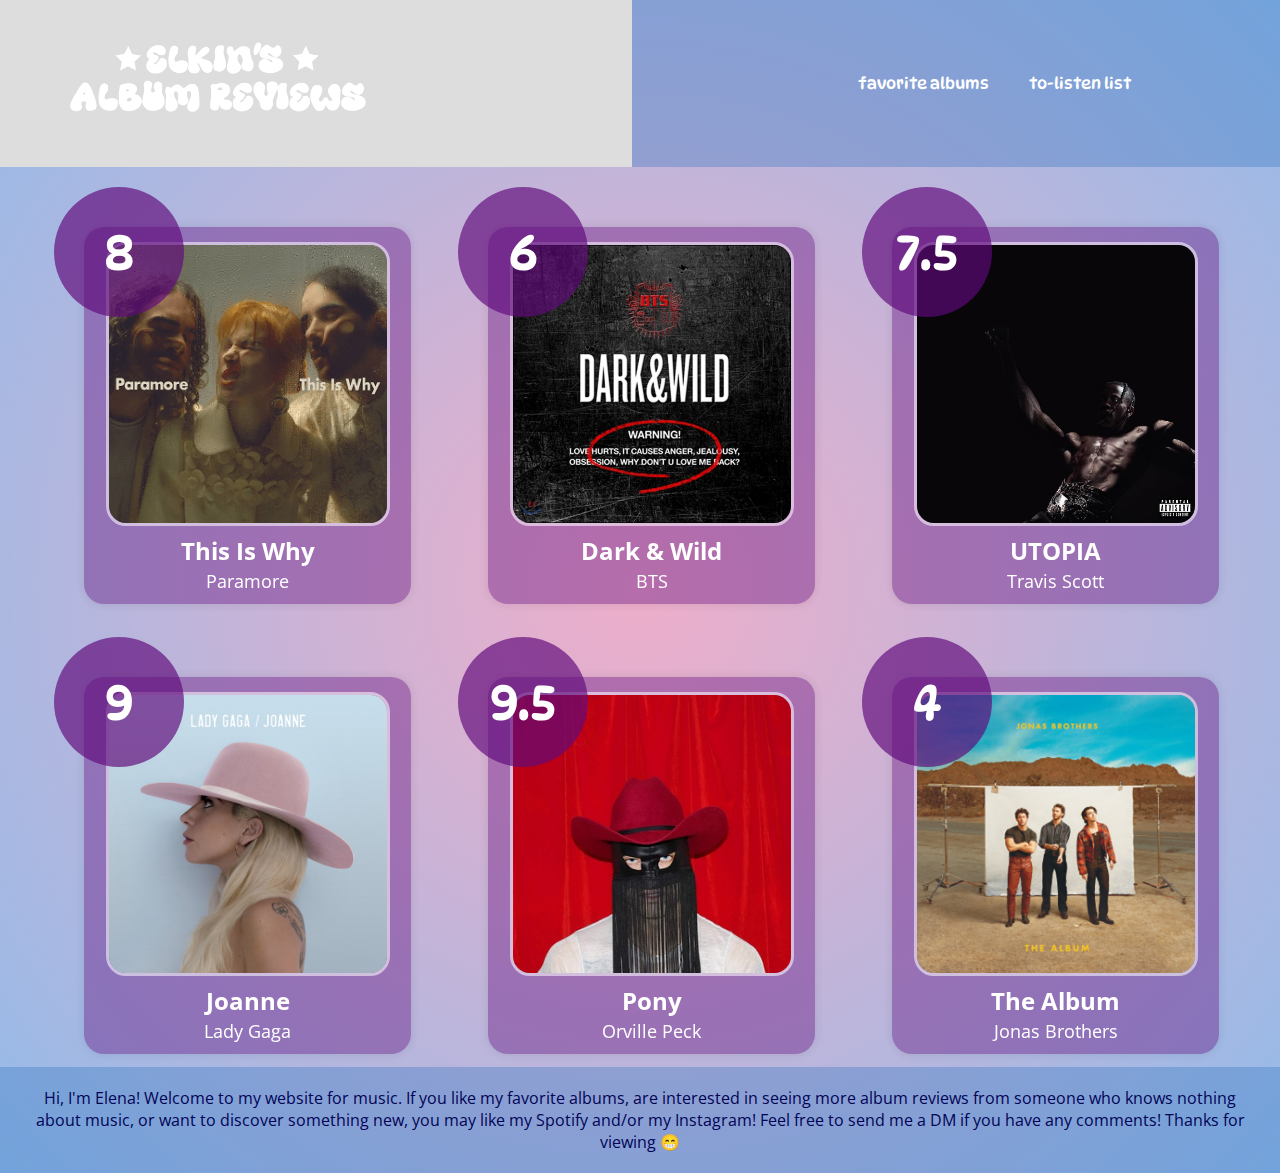
==== index.html @ 4841e0c8 "Add files via upload" ====
<!DOCTYPE html>
<html lang="en">
<head>
    <meta charset="UTF-8">
    <meta http-equiv="X-UA-Compatible" content="IE=edge">
    <meta name="viewport" content="width=device-width, initial-scale=1.0">
    <link rel="stylesheet" href="https://fonts.googleapis.com/css?family=Open Sans">
    <link rel="stylesheet" href="https://fonts.googleapis.com/css?family=DynaPuff">
    <link rel="resetsheet" href = "css/reset.css">
    <link rel="stylesheet" href="css/style.css">
    <title>Album Reviews</title>
</head>

<body>
    <div class = "navbar">
        <a href = "index.html"> <img class = "icon" src = "images/ElkinsAlbumsLogo.png" alt = "Home: Elkin's Album Reviews"></a>
        <a  href="#main-content" class = "main-content-link" tabindex = 1>skip to main content</a>
        <a href="favAlbums.html" id = "favAlbums">favorite albums</a>
        <a href="listenList.html">to-listen list</a>
    </div>
    <div class = "albums-container" id = "main-content">
        <div class = "album-card" onclick="flipCard(this)">
            <div class = "card-face front-face">
                <img class="album-cover" src="images/ParamoreThisIsWhy.png" alt="Album cover of This is Why by Paramore">
                <div class = "album-info">
                    <h2>This Is Why</h2>
                    <p>Paramore</p>
                </div>
                <div class = "rating-overlay">
                    8
                </div>
            </div>
            <div class = "card-face back-face">
                <div class = "opinion">
                    <h2>THOUGHTS</h2>
                    <p>Pop punk done right! The first half of this album is very repetitive, but Haley Williams makes up for it with her phenomenal voice and range. The second half is infinitely better. All of the emotions in this is what makes this album so good. </p>
                    <p>BEST SONG: Thick Skull</p>
                    <p>WORST SONG: Running Out of Time </p>
                </div>
                <div>
                    <img src="images/ThisIsWhyCD.png" alt = "" class="rounded">
                </div>
            </div>
        </div>
        <div class = "album-card" onclick="flipCard(this)">
            <div class = "card-face front-face">
                <img class="album-cover" src="images/BTSDarkandWild.jpg" alt="Album cover of Dark & Wild by BTS">
                <div class = "album-info">
                    <h2>Dark & Wild</h2>
                    <p>BTS</p>
                </div>
                <div class = "rating-overlay">
                    6 
                </div>
            </div>
            <div class = "card-face back-face">
                <div class = "opinion">
                    <h2>THOUGHTS</h2>
                    <p>I know that BTS was so tired after recording this album. It's the same sound over and over- it's not bad just extremely repetitive. Listening to 1 or 2 songs from the album tells you all you need to know. </p>
                    <p>Best Song: What Am I To You</p>
                    <p>WORST SONG: Hip Hop Phile</p>
                </div>
                <div>
                    <img src="images/DarkAndWildCD.png" alt = "" class="rounded">
                </div>
            </div>
        </div>
        <div class = "album-card" onclick="flipCard(this)">
            <div class = "card-face front-face">
                <img class="album-cover" src="images/TravisScottUtopia.jpg" alt="Album cover of UTOPIA by Travis Scott">
                <div class = "album-info">
                    <h2>UTOPIA</h2>
                    <p>Travis Scott</p>
                </div>
                <div class = "rating-overlay">
                    7.5
                </div>
            </div>
            <div class = "card-face back-face">
                <div class = "opinion">
                    <h2>THOUGHTS</h2>
                    <p> I'm usually a fan of genre experimentation and this album was no exception. Very reminiscent of 808's & Heartbreak. The features are hit or miss: SZA, 21 Savage and James Gunn were great, but rob49 and Playboi Carti missed the mark. I wouldn't recommend the whole album, but some songs are def worth a listen.  </p>
                    <p>Best Song: MODERN JAM</p>
                    <p>WORST SONG: MY EYES</p>
                </div>
                <div>
                    <img src="images/UtopiaCD.png" alt = "" class="rounded">
                </div>
            </div>
        </div>
        <div class = "album-card" onclick="flipCard(this)">
            <div class = "card-face front-face">
                <img class="album-cover" src="images/LadyGagaJoanne.jpg" alt="Album cover of Joanne by Lady Gaga">
                <div class = "album-info">
                    <h2>Joanne</h2>
                    <p>Lady Gaga</p>
                </div>
                <div class = "rating-overlay">
                    9
                </div>
            </div>
            <div class = "card-face back-face">
                <div class = "opinion">
                    <h2>THOUGHTS</h2>
                    <p>Lady Gaga, I'm so sorry for judging you too hard when I was 10 years old and you wore a meat dress. Oh my God, she can make music. I understand why she's a queen of pop now. </p>
                    <p>BEST SONG: Angel Down</p>
                    <p>WORST SONG: Come to Mama</p>
                </div>
                <div>
                    <img src="images/JoanneCD.png" alt = "" class="rounded">
                </div>
            </div>
        </div>
        <div class = "album-card" onclick="flipCard(this)">
            <div class = "card-face front-face">
                <img class="album-cover" src="images/OrvillePeckPony.jpg" alt="Album cover of Pony by Orville Peck">
                <div class = "album-info">
                    <h2>Pony</h2>
                    <p>Orville Peck</p>
                </div>
                <div class = "rating-overlay">
                    9.5
                </div>
            </div>
            <div class = "card-face back-face">
                <div class = "opinion">
                    <h2>THOUGHTS</h2>
                    <p>After listening to this, never again will I say I listen to everything but country. It's nearly a perfect, skipless album. Orville Peck has done the impossible. It's not everyone's cup of tea, but everyone should give it a try nonetheless. </p>
                    <p>Best Song: Winds Change</p>
                    <p>WORST SONG: Take You Back</p>
                </div>
                <div>
                    <img src="images/PonyCD.png" alt = "" class="rounded">
                </div>
            </div>
        </div>
        <div class = "album-card" onclick="flipCard(this)">
            <div class = "card-face front-face">
                <img class="album-cover" src="images/JonasBrosTheAlbum.png" alt="Album cover of The Album by Jonas Brothers">
                <div class = "album-info">
                    <h2>The Album</h2>
                    <p>Jonas Brothers</p>
                </div>
                <div class = "rating-overlay">
                    4
                </div>
            </div>
            <div class = "card-face back-face">
                <div class = "opinion">
                    <h2>THOUGHTS</h2>
                    <p>A summery album with generic lyrics about love and a department-store-esque sound. Nick and Joe's voices gave this album a few points, but the autotune gives it an ill-fitting electronic sound that's painful to hear. Catchy but painfully average. </p>
                    <p>Best Song: Wings</p>
                    <p>WORST SONG: Waffle House</p>
                </div>
                <div>
                    <img src="images/TheAlbumCD.png" alt = "" class="rounded">
                </div>
            </div>
        </div>
    </div>
    <p class = "summary">Hi, I'm Elena! Welcome to my website for music. If you like my favorite albums, are interested in seeing more album reviews from someone who knows nothing about music, or want to discover something new, you may like my Spotify and/or my Instagram! Feel free to send me a DM if you have any comments! Thanks for viewing &#x1F601 </p>
    <script>
        function flipCard(card) {
          card.classList.toggle('flipped');
        }
    </script>
</body>

</html>
---- css/style.css ----
body {
  font-family: 'Open Sans', sans-serif;
  margin: 0;
  padding: 0;
  background: rgb(238,174,202);
  background: radial-gradient(circle, rgba(238,174,202,1) 0%, rgba(148,187,233,1) 100%);
}

/* FOR INDEX.HTML */

/* Navigation bar */
.navbar {
  display: flex;
  width: 80%;
  margin: 0 auto;
  border-radius: 20px;
  flex-direction: column;
  align-items: center; /* Center items horizontally */
  text-align: center; /* Center text within the container */
  background-color: #2d71bf53;
  margin-bottom: 20px;
}
.icon {
  max-width: 90%;
  height: auto;
  margin-bottom: -50px;

}
    
.navbar a {
  color: white;
  text-decoration: none;
  padding: 10px 20px;
  font-family: "Dynapuff";
  text-align: right;
  margin-bottom: 15px;
}

.navbar .main-content-link {
  display: none;
}

/* Review flip cards */

.albums-container {
  display: grid;
  grid-template-columns: repeat(1, 1fr);
  justify-content: center;
  gap: 20px;
}

.album-card {
  position: relative;
  height: 450px;
  transform-style: preserve-3d;
  transition: transform 0.5s;
  padding: 10px;
  cursor: pointer;
  margin: 30px;
}


.flipped {
  transform: rotateY(180deg);
}

.card-face {
  position: absolute;
  width: 100%;
  backface-visibility: hidden;
  display: flex;
  flex-direction: column;
  justify-content: space-between;
  border-radius: 20px;
  box-shadow: 0 0 10px rgba(0, 0, 0, 0.1);
}

.front-face {
  background-color: #610b7b65;
  transform: rotateY(0deg);
}

.back-face {
  background-color: #2d71bf53;
  transform: rotateY(180deg);
  
}

.album-cover {
  width: 85%;
  height: 75%;
  border-radius: 20px;
  margin-top: 15px;
  object-fit: cover;
  align-self: center;
  border: 3px solid rgba(255, 255, 255, 0.55);

}

.album-info {
  padding: 0px;
  text-align: center;
  font-family: 'Open Sans';
  color: white;
  line-height: 10px;
}

.album-info h2 {
  font-size: 24px;
}

.album-info p {
  font-size: 18px;
}

.rating-overlay {
  position: fixed;
  top: -40px;
  left: -30px;
  background-color: #610b7bac;
  color: #ffffff;
  padding: 20px;
  width: 90px;
  line-height: 90px;
  border-radius: 50%;
  text-align: center;
  font-size: 50px;
  font-family: 'Dynapuff';
}

/* Back of album flipcard */
.opinion {
  padding: 10px;
  font-size: 14.5px;
  color: rgb(225, 224, 224);
  font-family: 'Open Sans';
  margin-top: 20px; 
  margin-left: 10px;
}


.opinion h2 {
  font-family: 'Dynapuff';
  font-weight: bolder;
  color: white;
  text-align: left;
  margin-left: 10px;
  padding-bottom: 15px;
}


img.rounded {
  object-fit: cover;
  position: fixed;
  top: -45px;
  right: -30px;
  width: 150px;
  line-height: 150px;
  text-align: center;
  font-size: 20px;
}

/* FOR FAVALBUMS.HTML AND LISTENLIST.HTML */
.button-container {
  display: flex;
  flex-direction: column;
  justify-content: center;
  margin: 0 auto;
}
.filter-btn {
  background-color: #2d71bf53;
  color: white;
  border-radius: 50px;
  margin: 0 auto;
  margin-bottom: 10px;
  padding: 10px;
  width: 50%;
  font-family: 'Dynapuff';

}
.active {
  color: black;
}
.album-section {
  display: grid;
  grid-template-columns: repeat(1, 1fr);
  gap: 15px;
}

.album-section img {
  max-width: 220px;
  height: auto;
  border-radius: 200px;
  border: 10px solid rgba(255, 255, 255, 0.456);
  box-shadow: 0px 0px 10px 5px rgba(255, 255, 255, 0.388);
}
.album p, .album h2 {
  text-align: center;
  margin-top: -5px;
  color: rgb(9, 9, 77);
  font-family: 'Open Sans';
}
.album p {
  margin-top: -10px;
}
.album {
  margin: 0 auto;
  display: none;
  text-align: center;
}
.summary {
  margin: 0 auto;
  color: rgb(2, 4, 86);
  font-family: 'Open Sans';
  text-align: center;
  padding: 20px;
  background-color: #2d71bf53;
}
.summary-text {
  width: 60%;
  margin: 0 auto;
}
.fa {
  margin: 15px;
  font-size: 40px;
  text-align: center;
  text-decoration: none;
  color: rgb(255, 255, 255);
}

/* FOR LISTENLIST.HTML */
.welcome {
  width: 60%;
  margin: 0 auto;
  padding: 30px;
  color: rgb(2, 4, 86);
  font-family: 'Open Sans';
  text-align: center;
}

@media only screen and (min-width: 768px) {
  /* For home page */
  .albums-container {
    grid-template-columns: repeat(2, 1fr);
    gap: -100px;
  }
  /* For favorite albums page */
  .album-section {
    grid-template-columns: repeat(3, 1fr);
  }
  .button-container {
    flex-direction: row;
    width: 70%;
    margin: 0 auto;
    margin-bottom: 40px;
  }
  .filter-btn {
    margin: 5px;
  }

}
  @media only screen and (min-width: 992px) {
    /* Navigation bar */
    .navbar {
      flex-direction: row;
      width: 100%;
      border-radius: 0px;

    }
    .navbar .icon {
      display: flex;
      width: 50%;
      margin: 0 auto;
      margin-top: 30px;
      margin-left: 50px;
    }
    .navbar a {
      margin-bottom: 0px;
    }
    .navbar .main-content-link {
      display:block;

      margin-top: -999px;
    }
    .navbar .main-content-link:focus {
      margin-top: 0px;
    }
    .navbar a:hover {
      background-color: #ddd;
      color: black;
    }
    /* For home page */
    .albums-container {
      grid-template-columns: repeat(3, 30%);
    }
    .album-card {
      width: 80%;
      height: 350px;
    }
    .album-cover:hover {
      box-shadow: 0 0 15px #f7f7f79d;
      transform-style:flat;
      transition: .3s;
    }
    .rating-overlay:hover {
      transform: scale(1.3);
      transition: .5s;
    }
    img.rounded:hover {
      transform: scale(1.3);
      transition: .5s;
    }
  /* For favorite albums page */
  .album-section {
    grid-template-columns: repeat(4, 1fr);
  }
  .album img:hover {
    transform: scale(1.2);
    transition: .3s;
  }

  }
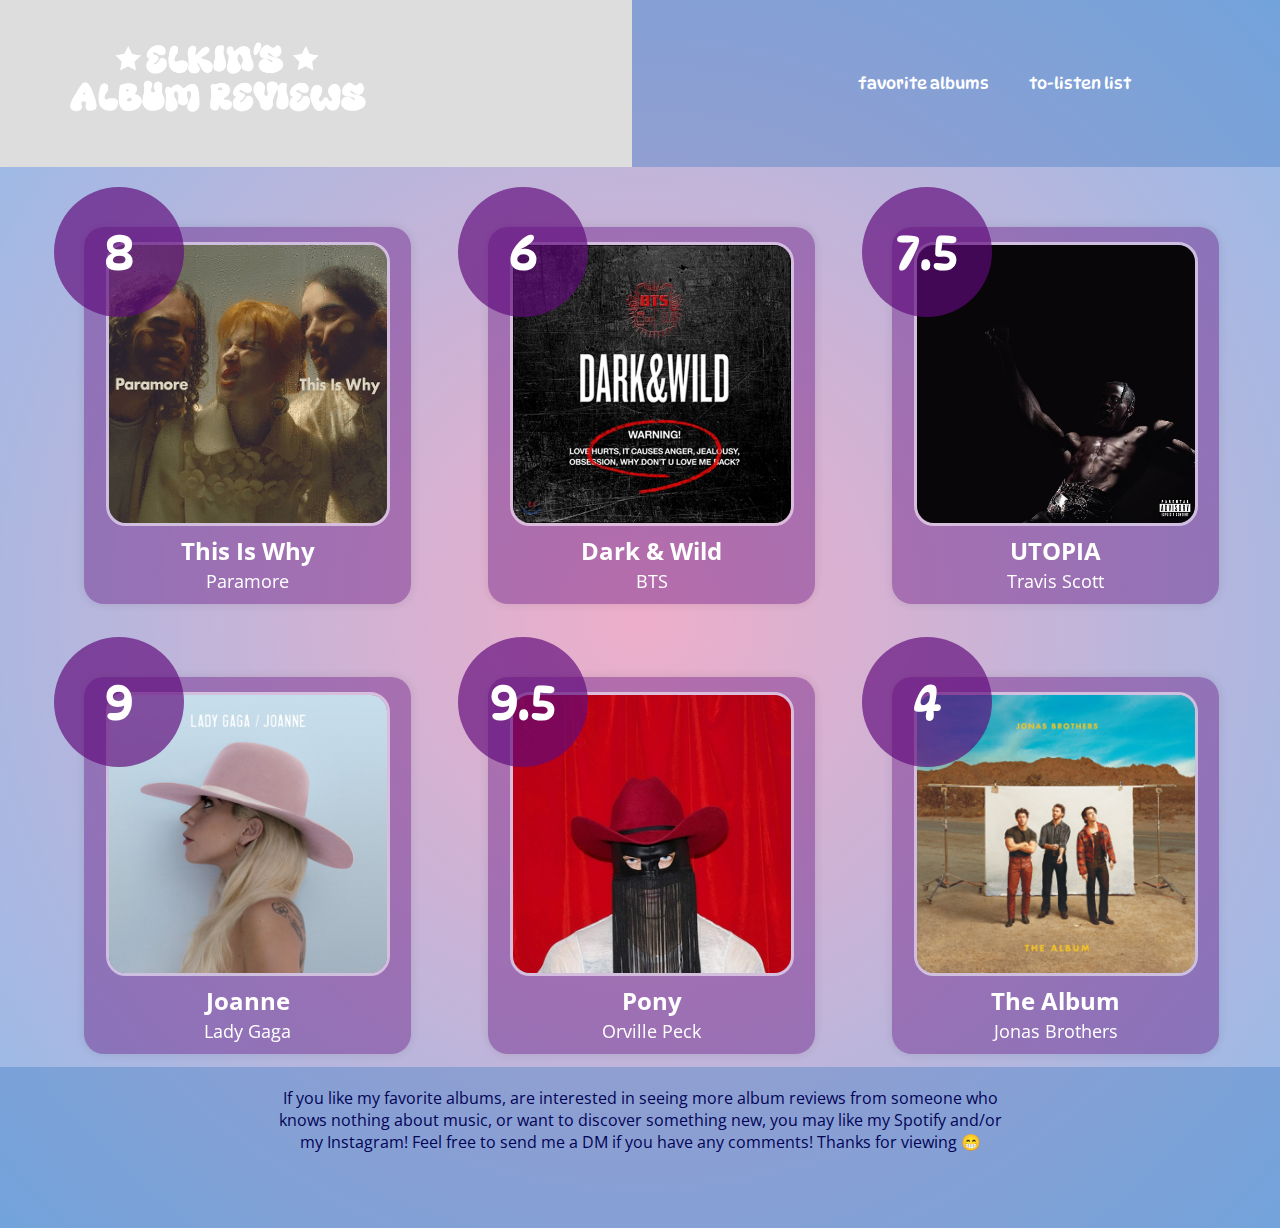
==== commit 40244749: "Update index.html" ====
--- a/index.html
+++ b/index.html
@@ -158,7 +158,13 @@
             </div>
         </div>
     </div>
-    <p class = "summary">Hi, I'm Elena! Welcome to my website for music. If you like my favorite albums, are interested in seeing more album reviews from someone who knows nothing about music, or want to discover something new, you may like my Spotify and/or my Instagram! Feel free to send me a DM if you have any comments! Thanks for viewing &#x1F601 </p>
+    <div class = "summary">
+        <p class = "summary-text">If you like my favorite albums, are interested in seeing more album reviews from someone who knows nothing about music, or want to discover something new, you may like my Spotify and/or my Instagram! Feel free to send me a DM if you have any comments! Thanks for viewing &#x1F601 </p>
+        <div class = "socials">
+          <a href="https://www.instagram.com/elenasalbumreviews/?utm_source=ig_web_button_share_sheet&igshid=OGQ5ZDc2ODk2ZA==" aria-label = 'Instagram: @elenasalbumreviews ' class="fa fa-instagram" target = "_blank"></a>
+          <a href="https://open.spotify.com/user/candyfan098?si=42bc01c1be6c4606" aria-label = 'Spotify: @candyfan098' class="fa fa-spotify" target = "_blank"></a>
+        </div>
+    </div>
     <script>
         function flipCard(card) {
           card.classList.toggle('flipped');
@@ -166,4 +172,4 @@
     </script>
 </body>
 
-</html>+</html>
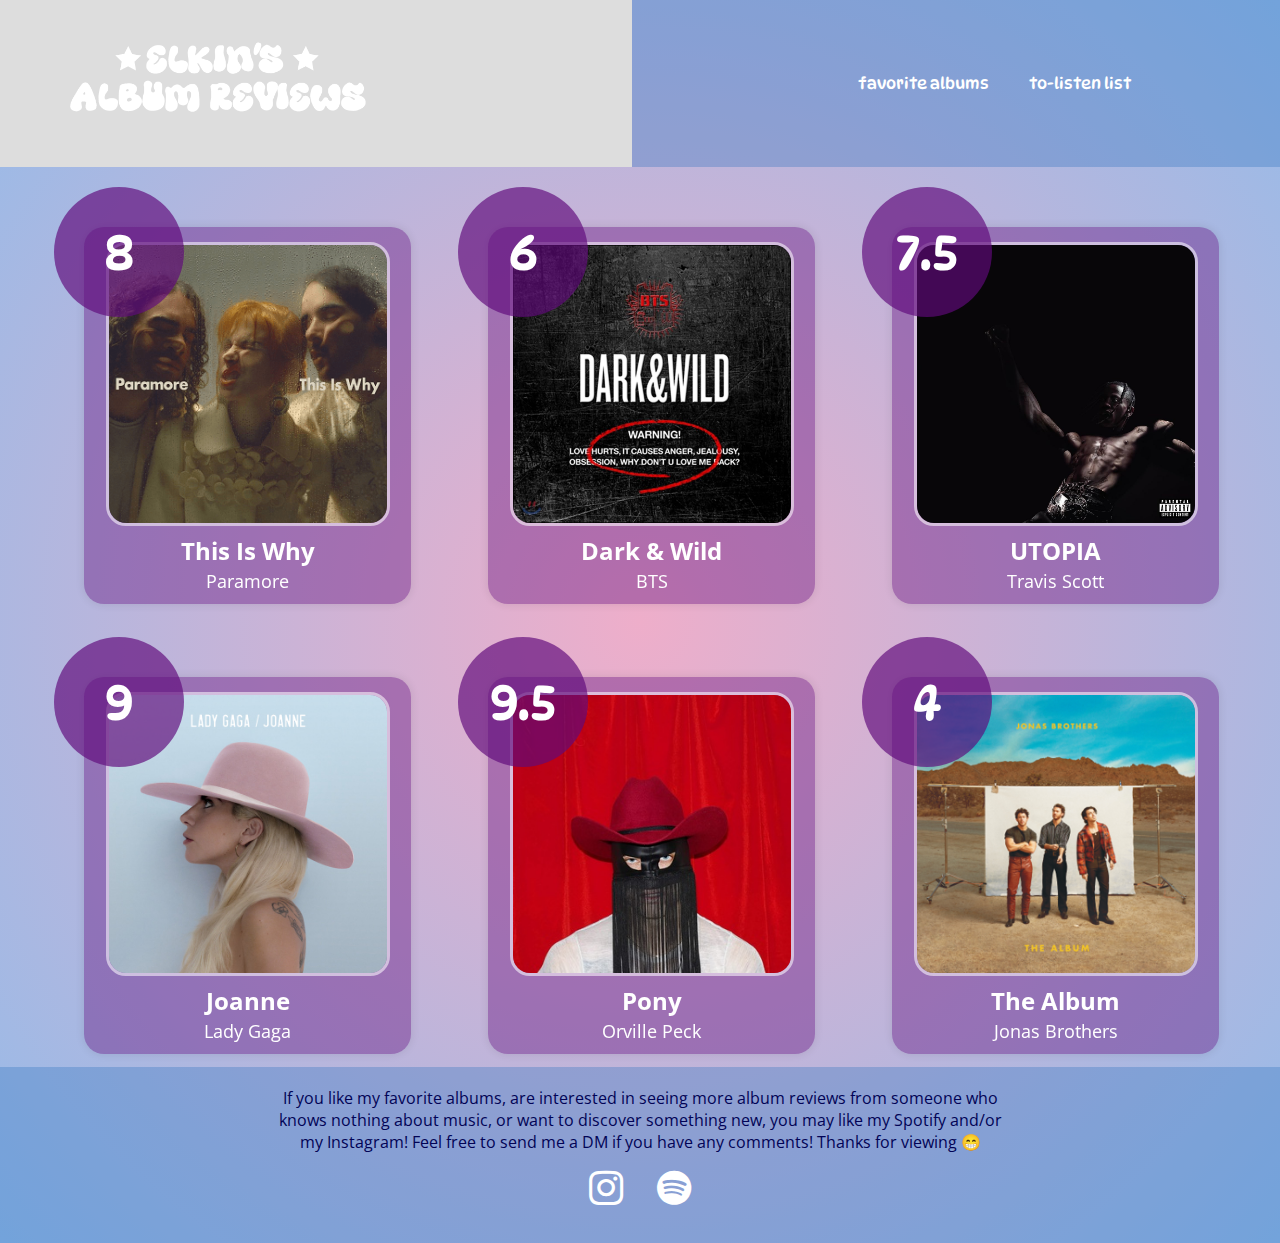
==== commit 784e6a89: "Update index.html" ====
--- a/index.html
+++ b/index.html
@@ -5,6 +5,7 @@
     <meta http-equiv="X-UA-Compatible" content="IE=edge">
     <meta name="viewport" content="width=device-width, initial-scale=1.0">
     <link rel="stylesheet" href="https://fonts.googleapis.com/css?family=Open Sans">
+    <link rel="stylesheet" href="https://cdnjs.cloudflare.com/ajax/libs/font-awesome/4.7.0/css/font-awesome.min.css">
     <link rel="stylesheet" href="https://fonts.googleapis.com/css?family=DynaPuff">
     <link rel="resetsheet" href = "css/reset.css">
     <link rel="stylesheet" href="css/style.css">
